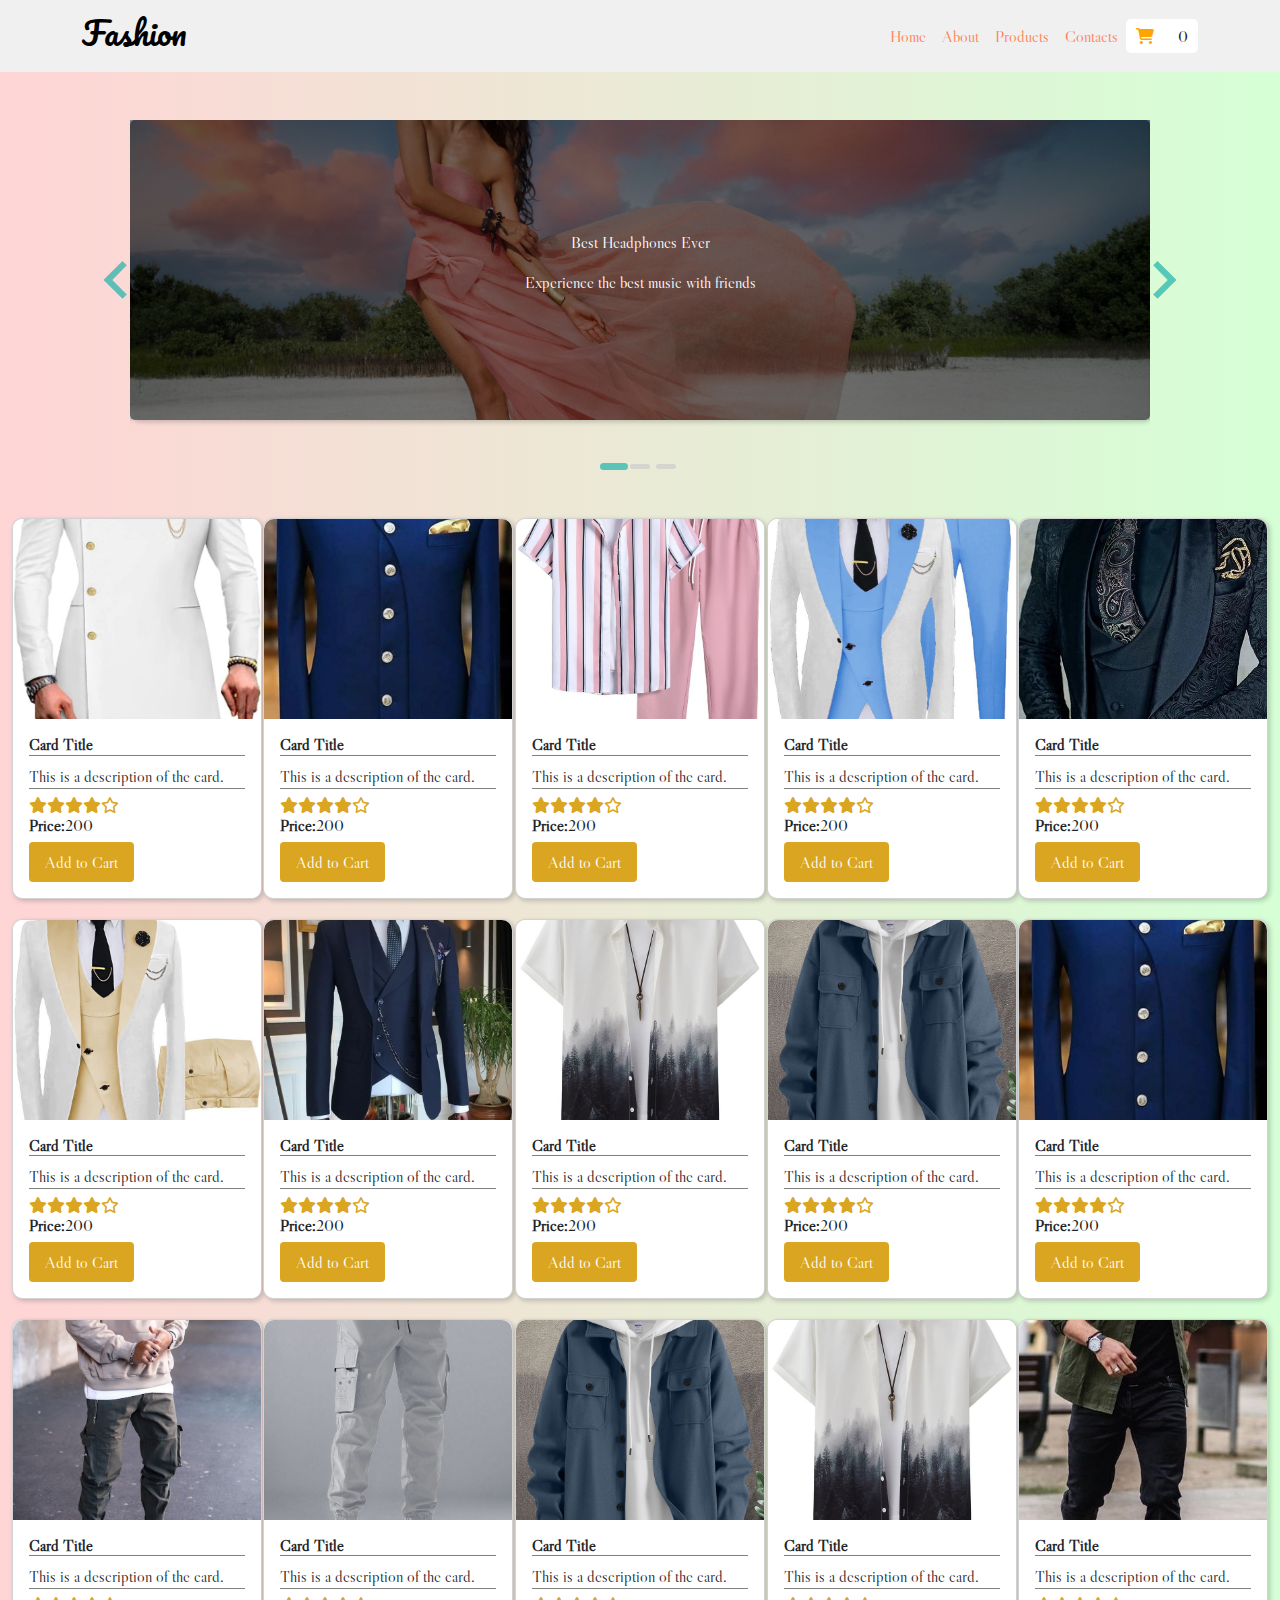
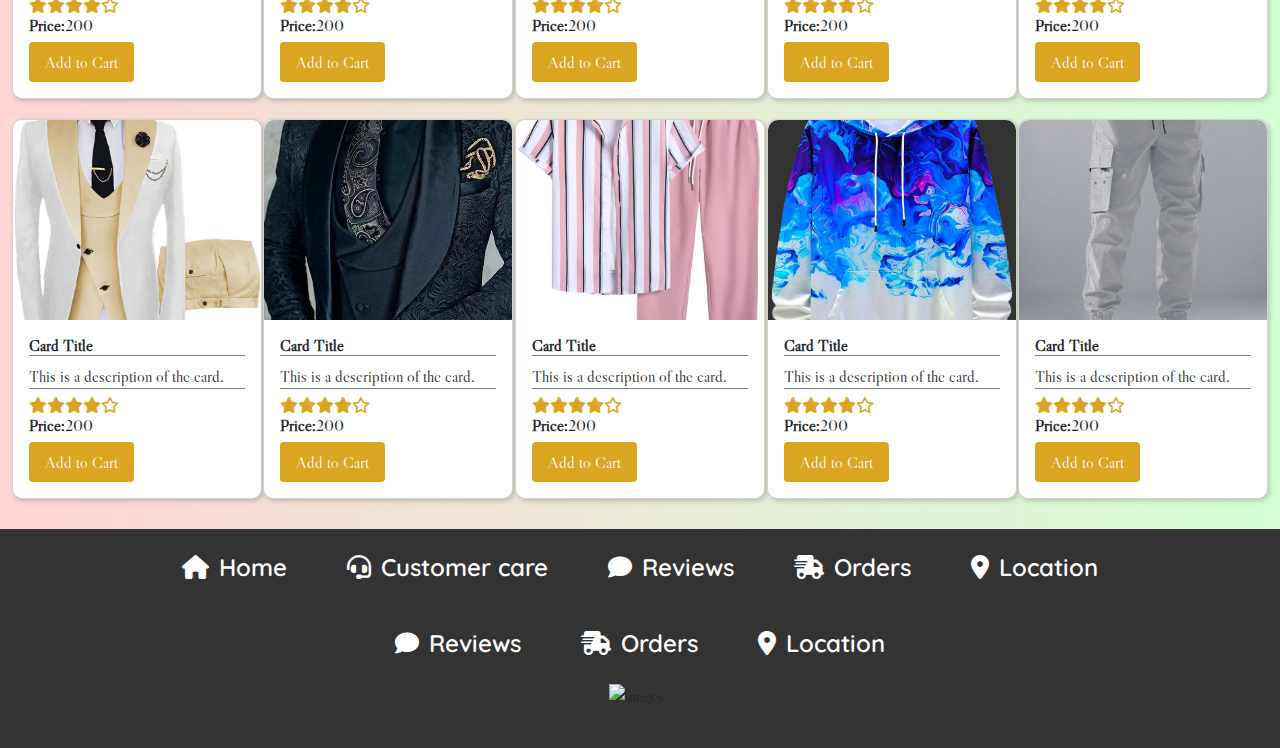
==== index.html @ 8f3d0a4a "added this project to github" ====
<!DOCTYPE html>
<html lang="en">
  <head>
    <meta charset="UTF-8" />
    <meta name="viewport" content="width=device-width, initial-scale=1.0" />
    <title>Document</title>
    <link
      rel="stylesheet"
      href="https://cdnjs.cloudflare.com/ajax/libs/font-awesome/6.5.2/css/all.min.css"
    />
    <link
      href="https://cdn.jsdelivr.net/npm/bootstrap@5.3.3/dist/css/bootstrap.min.css"
      rel="stylesheet"
      integrity="sha384-QWTKZyjpPEjISv5WaRU9OFeRpok6YctnYmDr5pNlyT2bRjXh0JMhjY6hW+ALEwIH"
      crossorigin="anonymous"
    />
    <link rel="stylesheet" href="style.css" />
    <link rel="stylesheet" href="splide.min.css" />
    <link rel="stylesheet" href="splide-sea-green.min.css" />
  </head>

  <body>
    <nav
      class="navbar navbar-expand-lg sticky-top d-flex"
      style="background: #f0f0f0; justify-content: space-between"
    >
      <div class="container">
        <a class="navbar-brand" href="#">
          <h2 class="logo">Fashion</h2>
        </a>
        <button
          class="navbar-toggler"
          type="button"
          data-bs-toggle="collapse"
          data-bs-target="#navbarSupportedContent"
          aria-controls="navbarSupportedContent"
          aria-expanded="false"
          aria-label="Toggle navigation"
        >
          <i class="fas fa-bars"></i>
        </button>
        <div class="collapse navbar-collapse" id="navbarSupportedContent">
          <ul class="navbar-nav ms-auto mb-2 mb-lg-0">
            <li class="nav-item">
              <a
                class="nav-link"
                href="index.html"
                style="color: coral; transition: 0.3s ease"
                >Home</a
              >
            </li>
            <li class="nav-item">
              <a
                class="nav-link"
                href="About.html"
                style="color: coral; transition: 0.3s ease"
                >About</a
              >
            </li>
            <li class="nav-item">
              <a
                class="nav-link"
                href="products.html"
                style="color: coral; transition: 0.3s ease"
                >Products</a
              >
            </li>
            <li class="nav-item">
              <a
                class="nav-link"
                href="contacts.html"
                style="color: coral; transition: 0.3s ease"
                >Contacts</a
              >
            </li>
          </ul>
          <div class="d-flex">
            <div
              class="cart-icon"
              style="background: #fff; padding: 5px 10px; border-radius: 5px"
            >
              <i
                class="fa-solid fa-cart-shopping"
                style="margin-right: 20px; color: orange"
              ></i>
              <span class="quantity" style="font-size: 16px">0</span>
            </div>
          </div>
        </div>
      </div>
    </nav>
    <!--    slide-->
   <div class="section">
  <div class="container">
    <div class="row">
      <div class="col-24">
        <div class="splide">
          <div class="splide__track">
            <ul class="splide__list">
              <li class="splide__slide">
                <div
                  class="card text-bg-dark border-0 rounded-3"
                  style="width: 100%; height: 300px"
                >
                  <div
                    class="card-img-background"
                    style="background-image: url('images/slide4.jpg')"
                  >
                    <div
                      class="card-img-overlay d-flex flex-column justify-content-center"
                      style="
                        background-color: rgba(0, 0, 0, 0.5);
                        height: 100%;
                        width: 100%;
                      "
                    >
                      <p class="text-carousel">Best Headphones Ever</p>
                      <p class="text-carousel">
                        Experience the best music with friends
                      </p>
                    </div>
                  </div>
                </div>
              </li>
              <li class="splide__slide">
                <div
                  class="card text-bg-dark border-0 rounded-3"
                  style="width: 100%; height: 300px"
                >
                  <div
                    class="card-img-background"
                    style="background-image: url('images/slide5.jpg')"
                  >
                    <div
                      class="card-img-overlay d-flex flex-column justify-content-center"
                      style="
                        background-color: rgba(0, 0, 0, 0.5);
                        height: 100%;
                        width: 100%;
                      "
                    >
                      <p class="text-carousel">Best Headphones Ever</p>
                      <p class="text-carousel">
                        Experience the best music with friends
                      </p>
                    </div>
                  </div>
                </div>
              </li>
              <li class="splide__slide">
                <div
                  class="card text-bg-dark border-0 rounded-3"
                  style="width: 100%; height: 300px"
                >
                  <div
                    class="card-img-background"
                    style="background-image: url('images/slide6.jpg')"
                  >
                    <div
                      class="card-img-overlay d-flex flex-column justify-content-center"
                      style="
                        background-color: rgba(0, 0, 0, 0.5);
                        height: 100%;
                        width: 100%;
                      "
                    >
                      <p class="text-carousel">Best Headphones Ever</p>
                      <p class="text-carousel">
                        Experience the best music with friends
                      </p>
                    </div>
                  </div>
                </div>
              </li>
            </ul>
          </div>
        </div>
      </div>
    </div>
  </div>
</div>
    <!-- splide -->
    <!-- cards -->
    <div class="container-cards">
      <div class="cards">
        <div class="card">
          <img src="images/1.jpeg" Card image" class="card-image">
          <div class="card-body">
            <h2 class="card-title">Card Title</h2>
            <p class="card-description">This is a description of the card.</p>
            <div class="icons-card">
              <i class="fa-solid fa-star"></i>
              <i class="fa-solid fa-star"></i>
              <i class="fa-solid fa-star"></i>
              <i class="fa-solid fa-star"></i>
              <i class="fa-regular fa-star"></i>
            </div>
            <p class="price"><b>Price:</b>200</p>
            <button class="add-to-cart-button">Add to Cart</button>
          </div>
        </div>
        <div class="card">
          <img src="images/2.jpeg" alt="Card image" class="card-image" />
          <div class="card-body">
            <h2 class="card-title">Card Title</h2>
            <p class="card-description">This is a description of the card.</p>
            <div class="icons-card">
              <i class="fa-solid fa-star"></i>
              <i class="fa-solid fa-star"></i>
              <i class="fa-solid fa-star"></i>
              <i class="fa-solid fa-star"></i>
              <i class="fa-regular fa-star"></i>
            </div>
            <p class="price"><b>Price:</b>200</p>
            <button class="add-to-cart-button">Add to Cart</button>
          </div>
        </div>
        <div class="card">
          <img src="images/10.jpeg" alt="Card image" class="card-image" />
          <div class="card-body">
            <h2 class="card-title">Card Title</h2>
            <p class="card-description">This is a description of the card.</p>
            <div class="icons-card">
              <i class="fa-solid fa-star"></i>
              <i class="fa-solid fa-star"></i>
              <i class="fa-solid fa-star"></i>
              <i class="fa-solid fa-star"></i>
              <i class="fa-regular fa-star"></i>
            </div>
            <p class="price"><b>Price:</b>200</p>
            <button class="add-to-cart-button">Add to Cart</button>
          </div>
        </div>
        <div class="card">
          <img src="images/11.jpeg" alt="Card image" class="card-image" />
          <div class="card-body">
            <h2 class="card-title">Card Title</h2>
            <p class="card-description">This is a description of the card.</p>
            <div class="icons-card">
              <i class="fa-solid fa-star"></i>
              <i class="fa-solid fa-star"></i>
              <i class="fa-solid fa-star"></i>
              <i class="fa-solid fa-star"></i>
              <i class="fa-regular fa-star"></i>
            </div>
            <p class="price"><b>Price:</b>200</p>
            <button class="add-to-cart-button">Add to Cart</button>
          </div>
        </div>
        <div class="card">
          <img src="images/12.jpeg" alt="Card image" class="card-image" />
          <div class="card-body">
            <h2 class="card-title">Card Title</h2>
            <p class="card-description">This is a description of the card.</p>
            <div class="icons-card">
              <i class="fa-solid fa-star"></i>
              <i class="fa-solid fa-star"></i>
              <i class="fa-solid fa-star"></i>
              <i class="fa-solid fa-star"></i>
              <i class="fa-regular fa-star"></i>
            </div>
            <p class="price"><b>Price:</b>200</p>
            <button class="add-to-cart-button">Add to Cart</button>
          </div>
        </div>
        <div class="card">
          <img src="images/13.jpeg" alt="Card image" class="card-image" />
          <div class="card-body">
            <h2 class="card-title">Card Title</h2>
            <p class="card-description">This is a description of the card.</p>
            <div class="icons-card">
              <i class="fa-solid fa-star"></i>
              <i class="fa-solid fa-star"></i>
              <i class="fa-solid fa-star"></i>
              <i class="fa-solid fa-star"></i>
              <i class="fa-regular fa-star"></i>
            </div>
            <p class="price"><b>Price:</b>200</p>
            <button class="add-to-cart-button">Add to Cart</button>
          </div>
        </div>
        <div class="card">
          <img src="images/4.jpeg" alt="Card image" class="card-image" />
          <div class="card-body">
            <h2 class="card-title">Card Title</h2>
            <p class="card-description">This is a description of the card.</p>
            <div class="icons-card">
              <i class="fa-solid fa-star"></i>
              <i class="fa-solid fa-star"></i>
              <i class="fa-solid fa-star"></i>
              <i class="fa-solid fa-star"></i>
              <i class="fa-regular fa-star"></i>
            </div>
            <p class="price"><b>Price:</b>200</p>
            <button class="add-to-cart-button">Add to Cart</button>
          </div>
        </div>
        <div class="card">
          <img src="images/15.jpeg" alt="Card image" class="card-image" />
          <div class="card-body">
            <h2 class="card-title">Card Title</h2>
            <p class="card-description">This is a description of the card.</p>
            <div class="icons-card">
              <i class="fa-solid fa-star"></i>
              <i class="fa-solid fa-star"></i>
              <i class="fa-solid fa-star"></i>
              <i class="fa-solid fa-star"></i>
              <i class="fa-regular fa-star"></i>
            </div>
            <p class="price"><b>Price:</b>200</p>
            <button class="add-to-cart-button">Add to Cart</button>
          </div>
        </div>
        <div class="card">
          <img src="images/16.jpeg" alt="Card image" class="card-image" />
          <div class="card-body">
            <h2 class="card-title">Card Title</h2>
            <p class="card-description">This is a description of the card.</p>
            <div class="icons-card">
              <i class="fa-solid fa-star"></i>
              <i class="fa-solid fa-star"></i>
              <i class="fa-solid fa-star"></i>
              <i class="fa-solid fa-star"></i>
              <i class="fa-regular fa-star"></i>
            </div>
            <p class="price"><b>Price:</b>200</p>
            <button class="add-to-cart-button">Add to Cart</button>
          </div>
        </div>
        <div class="card">
          <img src="images/2.jpeg" alt="Card image" class="card-image" />
          <div class="card-body">
            <h2 class="card-title">Card Title</h2>
            <p class="card-description">This is a description of the card.</p>
            <div class="icons-card">
              <i class="fa-solid fa-star"></i>
              <i class="fa-solid fa-star"></i>
              <i class="fa-solid fa-star"></i>
              <i class="fa-solid fa-star"></i>
              <i class="fa-regular fa-star"></i>
            </div>
            <p class="price"><b>Price:</b>200</p>
            <button class="add-to-cart-button">Add to Cart</button>
          </div>
        </div>
        <div class="card">
          <img src="images/6.jpeg" alt="Card image" class="card-image" />
          <div class="card-body">
            <h2 class="card-title">Card Title</h2>
            <p class="card-description">This is a description of the card.</p>
            <div class="icons-card">
              <i class="fa-solid fa-star"></i>
              <i class="fa-solid fa-star"></i>
              <i class="fa-solid fa-star"></i>
              <i class="fa-solid fa-star"></i>
              <i class="fa-regular fa-star"></i>
            </div>
            <p class="price"><b>Price:</b>200</p>
            <button class="add-to-cart-button">Add to Cart</button>
          </div>
        </div>
        <div class="card">
          <img src="images/8.jpeg" alt="Card image" class="card-image" />
          <div class="card-body">
            <h2 class="card-title">Card Title</h2>
            <p class="card-description">This is a description of the card.</p>
            <div class="icons-card">
              <i class="fa-solid fa-star"></i>
              <i class="fa-solid fa-star"></i>
              <i class="fa-solid fa-star"></i>
              <i class="fa-solid fa-star"></i>
              <i class="fa-regular fa-star"></i>
            </div>
            <p class="price"><b>Price:</b>200</p>
            <button class="add-to-cart-button">Add to Cart</button>
          </div>
        </div>
        <div class="card">
          <img src="images/16.jpeg" Card image" class="card-image">
          <div class="card-body">
            <h2 class="card-title">Card Title</h2>
            <p class="card-description">This is a description of the card.</p>
            <div class="icons-card">
              <i class="fa-solid fa-star"></i>
              <i class="fa-solid fa-star"></i>
              <i class="fa-solid fa-star"></i>
              <i class="fa-solid fa-star"></i>
              <i class="fa-regular fa-star"></i>
            </div>
            <p class="price"><b>Price:</b>200</p>
            <button class="add-to-cart-button">Add to Cart</button>
          </div>
        </div>
        <div class="card">
          <img src="images/15.jpeg" Card image" class="card-image">
          <div class="card-body">
            <h2 class="card-title">Card Title</h2>
            <p class="card-description">This is a description of the card.</p>
            <div class="icons-card">
              <i class="fa-solid fa-star"></i>
              <i class="fa-solid fa-star"></i>
              <i class="fa-solid fa-star"></i>
              <i class="fa-solid fa-star"></i>
              <i class="fa-regular fa-star"></i>
            </div>
            <p class="price"><b>Price:</b>200</p>
            <button class="add-to-cart-button">Add to Cart</button>
          </div>
        </div>
        <div class="card">
          <img src="images/14.jpeg" Card image" class="card-image">
          <div class="card-body">
            <h2 class="card-title">Card Title</h2>
            <p class="card-description">This is a description of the card.</p>
            <div class="icons-card">
              <i class="fa-solid fa-star"></i>
              <i class="fa-solid fa-star"></i>
              <i class="fa-solid fa-star"></i>
              <i class="fa-solid fa-star"></i>
              <i class="fa-regular fa-star"></i>
            </div>
            <p class="price"><b>Price:</b>200</p>
            <button class="add-to-cart-button">Add to Cart</button>
          </div>
        </div>
        <div class="card">
          <img src="images/13.jpeg" Card image" class="card-image">
          <div class="card-body">
            <h2 class="card-title">Card Title</h2>
            <p class="card-description">This is a description of the card.</p>
            <div class="icons-card">
              <i class="fa-solid fa-star"></i>
              <i class="fa-solid fa-star"></i>
              <i class="fa-solid fa-star"></i>
              <i class="fa-solid fa-star"></i>
              <i class="fa-regular fa-star"></i>
            </div>
            <p class="price"><b>Price:</b>200</p>
            <button class="add-to-cart-button">Add to Cart</button>
          </div>
        </div>
        <div class="card">
          <img src="images/12.jpeg" Card image" class="card-image">
          <div class="card-body">
            <h2 class="card-title">Card Title</h2>
            <p class="card-description">This is a description of the card.</p>
            <div class="icons-card">
              <i class="fa-solid fa-star"></i>
              <i class="fa-solid fa-star"></i>
              <i class="fa-solid fa-star"></i>
              <i class="fa-solid fa-star"></i>
              <i class="fa-regular fa-star"></i>
            </div>
            <p class="price"><b>Price:</b>200</p>
            <button class="add-to-cart-button">Add to Cart</button>
          </div>
        </div>
        <div class="card">
          <img src="images/10.jpeg" Card image" class="card-image">
          <div class="card-body">
            <h2 class="card-title">Card Title</h2>
            <p class="card-description">This is a description of the card.</p>
            <div class="icons-card">
              <i class="fa-solid fa-star"></i>
              <i class="fa-solid fa-star"></i>
              <i class="fa-solid fa-star"></i>
              <i class="fa-solid fa-star"></i>
              <i class="fa-regular fa-star"></i>
            </div>
            <p class="price"><b>Price:</b>200</p>
            <button class="add-to-cart-button">Add to Cart</button>
          </div>
        </div>
        <div class="card">
          <img src="images/9.jpeg" Card image" class="card-image">
          <div class="card-body">
            <h2 class="card-title">Card Title</h2>
            <p class="card-description">This is a description of the card.</p>
            <div class="icons-card">
              <i class="fa-solid fa-star"></i>
              <i class="fa-solid fa-star"></i>
              <i class="fa-solid fa-star"></i>
              <i class="fa-solid fa-star"></i>
              <i class="fa-regular fa-star"></i>
            </div>
            <p class="price"><b>Price:</b>200</p>
            <button class="add-to-cart-button">Add to Cart</button>
          </div>
        </div>
        <div class="card">
          <img src="images/8.jpeg" Card image" class="card-image">
          <div class="card-body">
            <h2 class="card-title">Card Title</h2>
            <p class="card-description">This is a description of the card.</p>
            <div class="icons-card">
              <i class="fa-solid fa-star"></i>
              <i class="fa-solid fa-star"></i>
              <i class="fa-solid fa-star"></i>
              <i class="fa-solid fa-star"></i>
              <i class="fa-regular fa-star"></i>
            </div>
            <p class="price"><b>Price:</b>200</p>
            <button class="add-to-cart-button">Add to Cart</button>
          </div>
        </div>
      </div>
    </div>
    <!-- footer -->
    <div class="footer-container">
      <div class="row-footer">
        <a href="#" class="footer-link">
          <i class="fa-solid fa-house footer-icon"></i> Home
        </a>
        <a href="#" class="footer-link">
          <i class="fa-solid fa-headset footer-icon"></i> Customer care
        </a>
        <a href="#" class="footer-link">
          <i class="fa-solid fa-comment footer-icon"></i> Reviews
        </a>
        <a href="#" class="footer-link">
          <i class="fa-solid fa-truck-fast footer-icon"></i> Orders
        </a>
        <a href="#" class="footer-link">
          <i class="fa-solid fa-location-dot footer-icon"></i>Location
        </a>
      </div>
      <div class="row-footer">
        <a href="#" class="footer-link">
          <i class="fa-solid fa-comment footer-icon"></i> Reviews
        </a>
        <a href="#" class="footer-link">
          <i class="fa-solid fa-truck-fast footer-icon"></i> Orders
        </a>
        <a href="#" class="footer-link">
          <i class="fa-solid fa-location-dot footer-icon"></i>Location
        </a>
      </div>
      <div class="footer-logos">
        <img src="images/sony.png" alt="images" srcset="" />
        <img src="images/oraimo.png" alt="" srcset="" style="width: 30%" />
        <img src="images/lg-64.png" alt="" srcset="" />
      </div>
    </div>
    <!-- footer -->
    <script
      src="https://cdn.jsdelivr.net/npm/bootstrap@5.3.3/dist/js/bootstrap.bundle.min.js"
      integrity="sha384-YvpcrYf0tY3lHB60NNkmXc5s9fDVZLESaAA55NDzOxhy9GkcIdslK1eN7N6jIeHz"
      crossorigin="anonymous"
    ></script>
    <script src="splide.min.js"></script>
    <script>
      var splide = new Splide(".splide", {
        type: "loop",
        perPage: 1,
        perMove: 1,
        autoplay: true,
        interval: 3000,
      });

      splide.on("autoplay:playing", function (progress) {
        var progressBar = document.querySelector(".splide__progress__bar");
        progressBar.style.transition = `width ${progress}s linear`;
        progressBar.style.width = `${progress * 100}%`;
      });

      splide.mount();
    </script>
  </body>
</html>
---- style.css ----
@import url("https://fonts.googleapis.com/css2?family=Libre+Caslon+Display&family=Libre+Caslon+Text:ital,wght@0,400;0,700;1,400&family=Pacifico&display=swap");
@import url("https://fonts.googleapis.com/css2?family=Libre+Caslon+Display&family=Pacifico&display=swap");
@import url("https://fonts.googleapis.com/css2?family=Libre+Caslon+Display&family=Libre+Caslon+Text:ital,wght@0,400;0,700;1,400&family=Pacifico&display=swap");
@import url("https://fonts.googleapis.com/css2?family=Quicksand:wght@300..700&display=swap");
* {
  margin: 0;
  font-family: "Libre Caslon Display", serif;
  font-weight: 500;
  font-style: normal;
  padding: 0;
  box-sizing: border-box;
  text-decoration: none;
  list-style: none;
}

body {
  flex: 0 0 100%;
  max-width: 100%;
  max-height: 100vh;
  /* background: #D5F3FF; */
  background: linear-gradient(to right, #ffd5d5, #d5ffd5);
}
.logo {
  font-family: "Pacifico", cursive;
}
.card {
  background-color: white;
  width: 250px;
  border-radius: 10px;
  margin-bottom: 20px;
  box-shadow: 2px 2px 5px rgba(0, 0, 0, 0.2);
  transition: transform 0.3s ease;
}

.card:hover {
  transform: translateY(-5px);
}

.card-image {
  width: 100%;
  height: 200px;
  border-top-left-radius: 10px;
  border-top-right-radius: 10px;
  object-fit: cover;
}

.card-body {
  padding: 16px;
}

.card-title {
  margin: 0;
  font-size: 16px;
  font-weight: 700;
  border-bottom: 0.5px solid grey;
}

.card-description {
  margin: 8px 0;
  font-size: 16px;
  border-bottom: 0.5px solid grey;
}

.price {
  margin-bottom: 5px;
}

.add-to-cart-button {
  background-color: goldenrod;
  color: white;
  border: none;
  padding: 8px 16px;
  border-radius: 4px;
  cursor: pointer;
}
.splide-slide {
  background-position: center;
  background-size: cover;
  min-height: 50vh;
}
.cards {
  display: flex;
  flex-direction: row;
  flex-wrap: wrap;
  justify-content: space-evenly;
  margin-top: 20px;
  padding: 10px;
}
.icons-card {
  display: flex;
  flex-direction: row;
}
.icons-card i {
  color: goldenrod;
}

.add-to-cart-button:hover {
  background-color: orange;
}
.text-carousel {
  text-align: center;
}
.footer-container {
  display: flex;
  flex-direction: column;
  justify-content: center;
  align-items: center;
  flex-wrap: wrap;
  background: #333;
  padding-bottom: 40px;
}
.footer-container .row-footer {
  display: flex;
  flex-direction: row;
  align-items: center;
  justify-content: center;
}
.footer-container .row-footer {
  display: flex;
  flex-wrap: wrap;
  justify-content: center;
  gap: 20px;
}

.footer-container .row-footer .footer-link {
  font-family: "Quicksand", sans-serif;
  text-decoration: none;
  font-size: 24px;
  font-weight: 600;
  color: white;
  display: flex;
  align-items: center;
  margin: 20px;
}

.footer-container .row-footer .footer-icon {
  margin-right: 10px;
}

.card-img-background {
  height: 100%;
  width: 100%;
  background-size: cover;
  background-position: center;
}

@media (max-width: 768px) {
  .container .nav {
    flex-direction: column;
  }

  .nav-links {
    display: none;
  }

  .cart-icon {
    display: block;
  }

  .nav-toggle {
    display: block;
    cursor: pointer;
    color: #fff;
    background: #333;
    padding: 10px 20px;
    border-radius: 10px;
    order: -1;
  }
}
.contact .contact-form {
  flex: 0 0 100%;
  max-width: 100%;
}
.contact .contact-form .col-6 {
  flex: 0 0 50%;
  max-width: 50%;
  /* background: red; */
}
.contact .contact-form .col-12 {
  flex: 0 0 100%;
  max-width: 100%;
  /* background: red; */
}
.contact .contact-form .form-item {
  margin-bottom: 30px;
}
.contact .contact-form .form-item .form-control {
  width: 100%;
  height: 50px;
  border-radius: 25px;
  background: var(--bg-black-100);
  border: 1px solid var(--bg-black-50);
  padding: 10px 25px;
  font-size: 16px;
  color: var(--text-black-700);
  transition: all 0.3s ease;
}
.contact .contact-form .form-item .form-control:focus {
  box-shadow: 0 0 20px rgba(48, 46, 77, 0.15);
}
.contact .contact-form .form-item textarea.form-control {
  height: 140px;
}
.contact .contact-form .btn {
  height: 50px;
  padding: 0 50px;
}
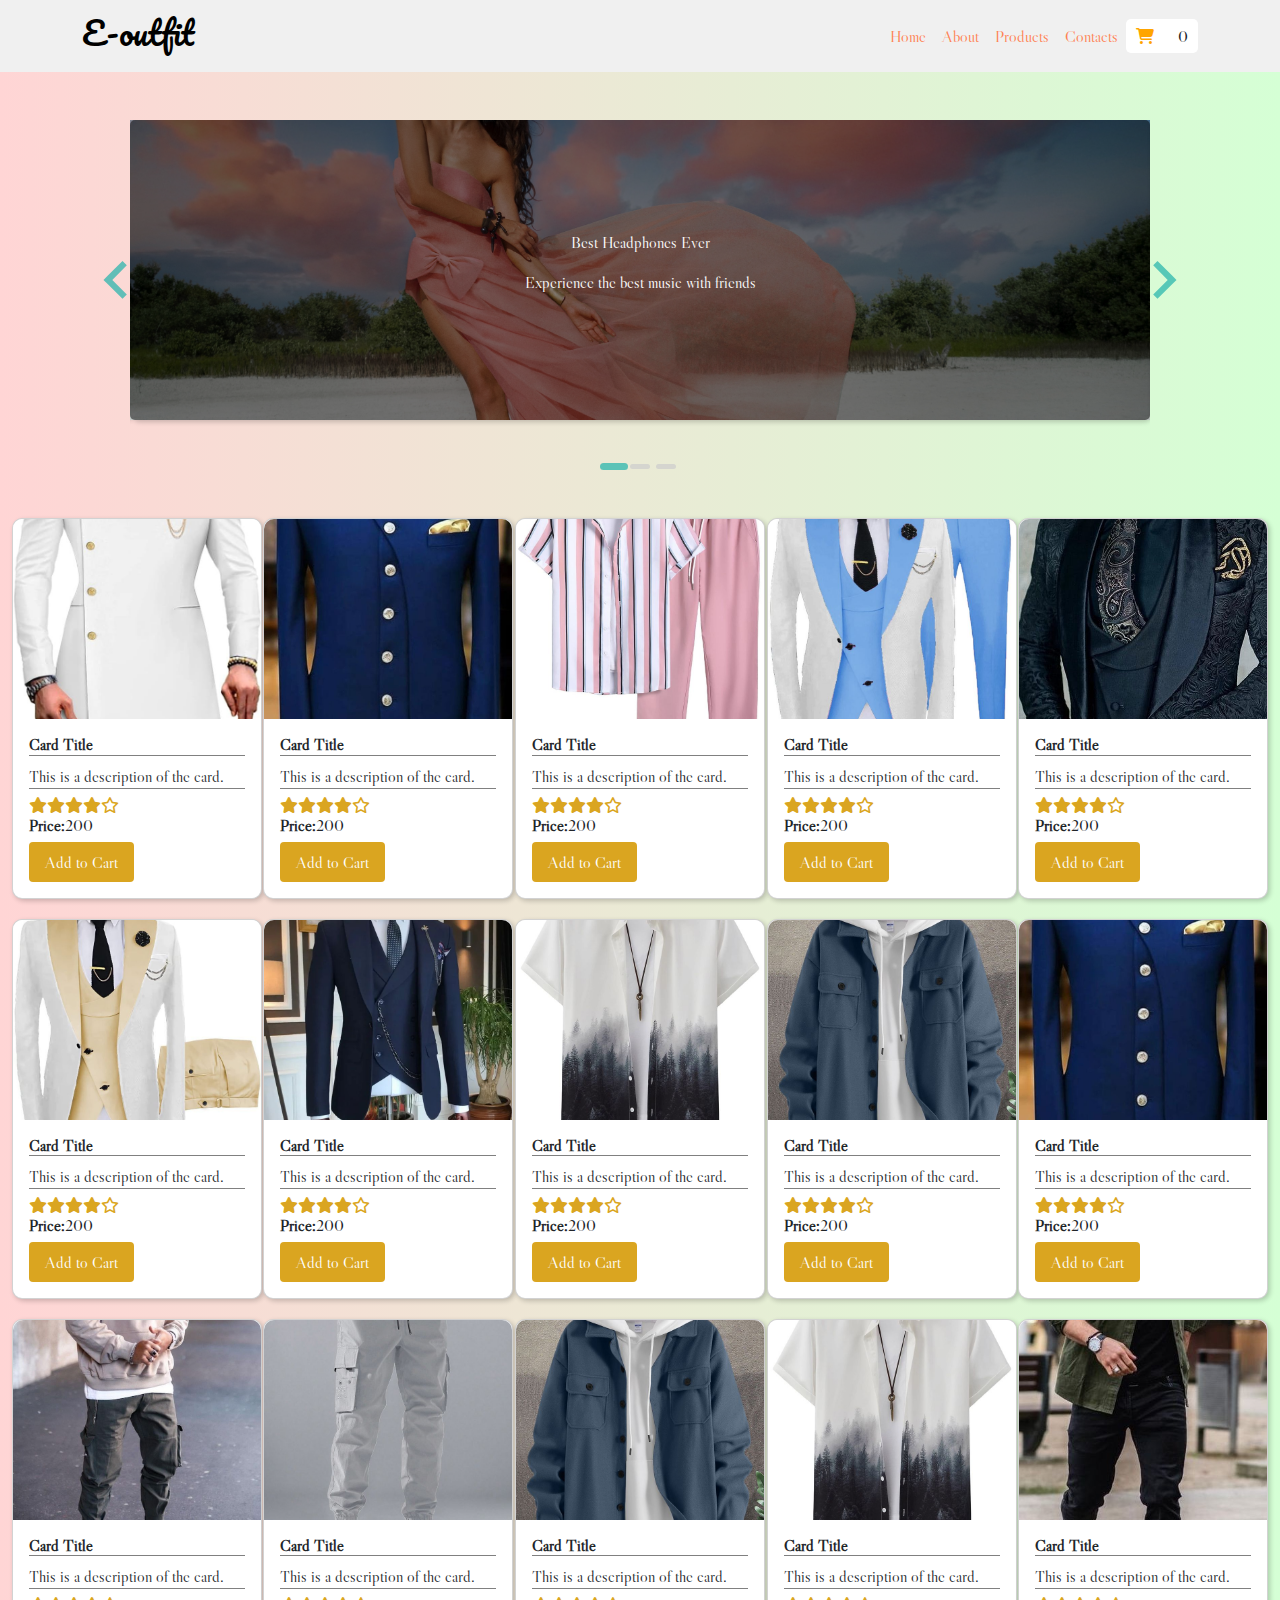
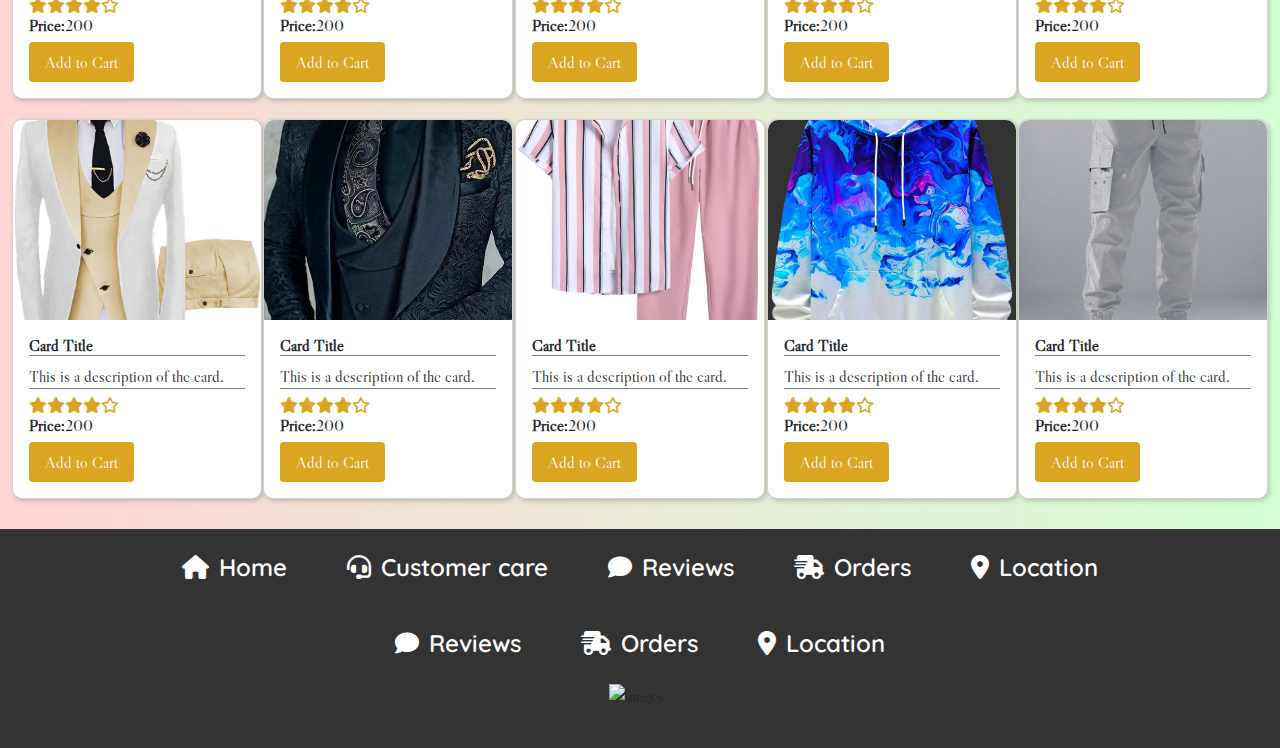
==== commit 0bd28755: "changed logo name" ====
--- a/index.html
+++ b/index.html
@@ -26,7 +26,7 @@
     >
       <div class="container">
         <a class="navbar-brand" href="#">
-          <h2 class="logo">Fashion</h2>
+          <h2 class="logo">E-outfit</h2>
         </a>
         <button
           class="navbar-toggler"
